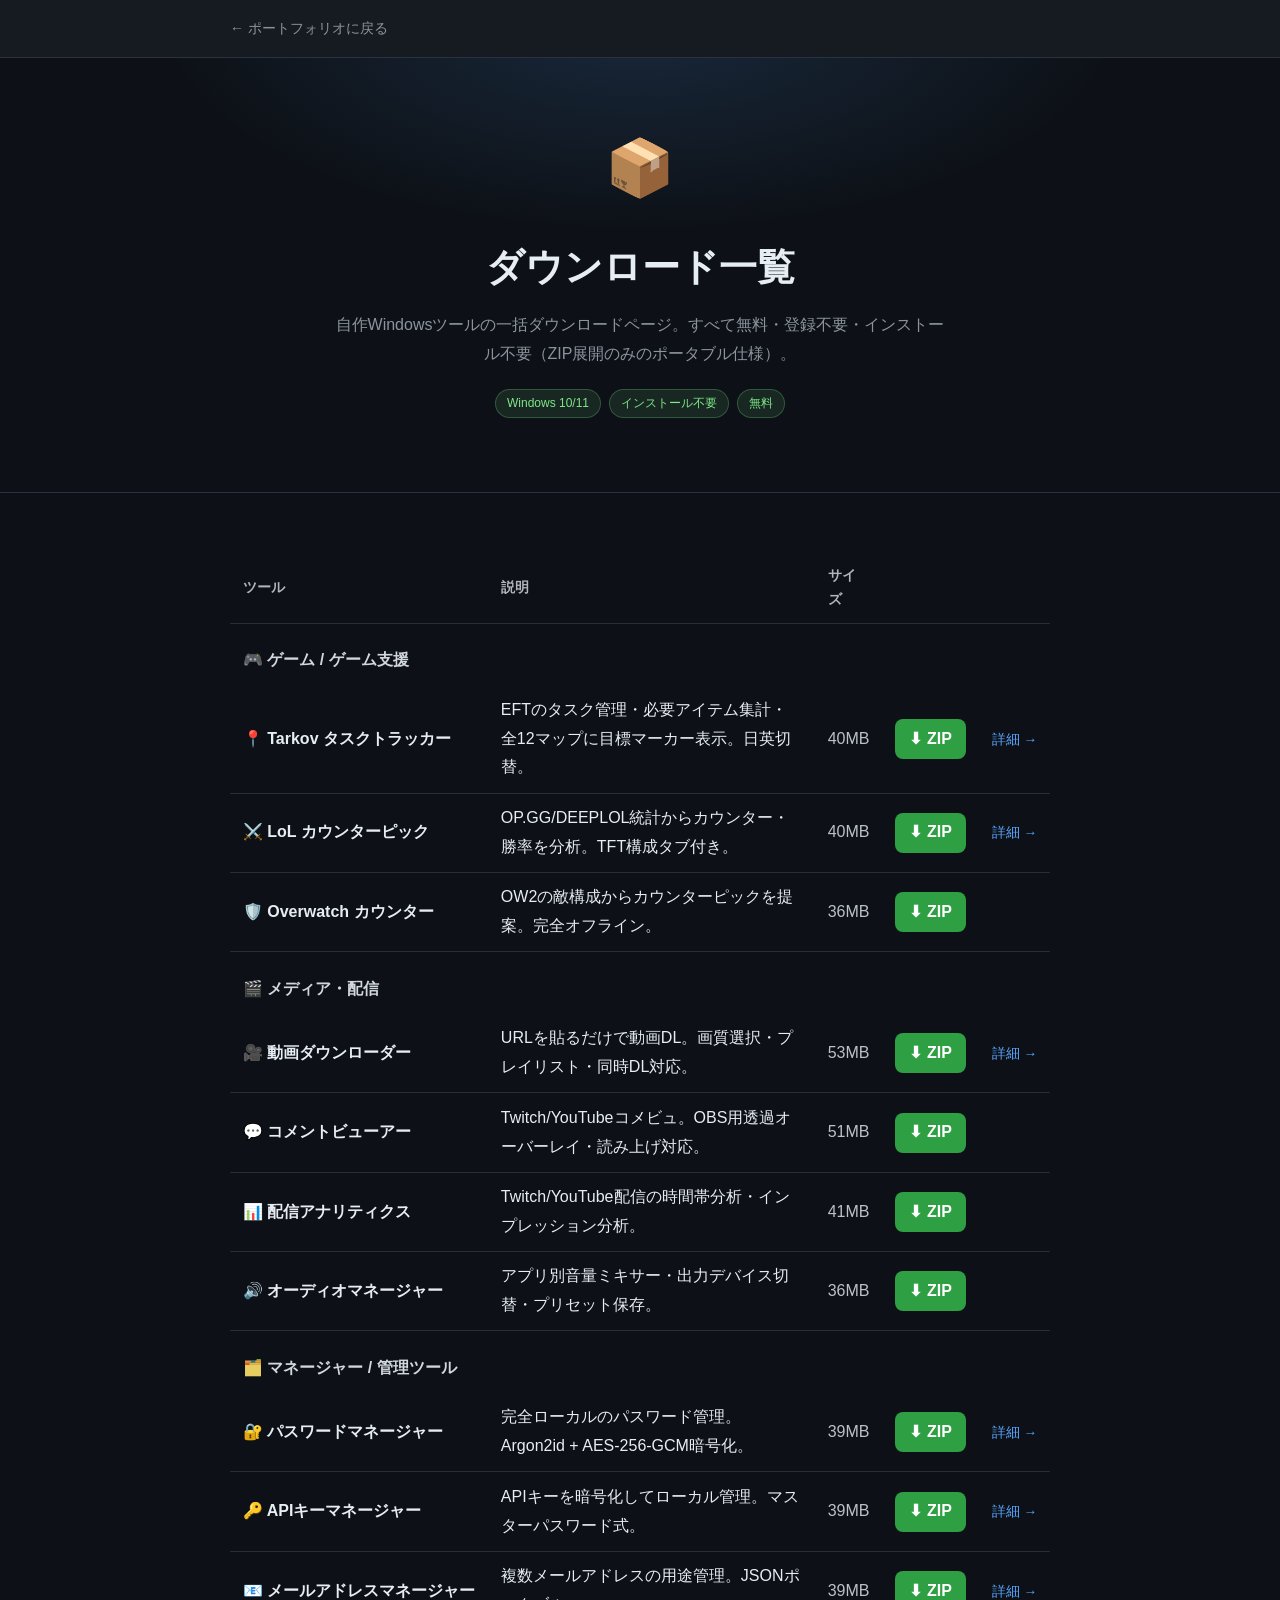
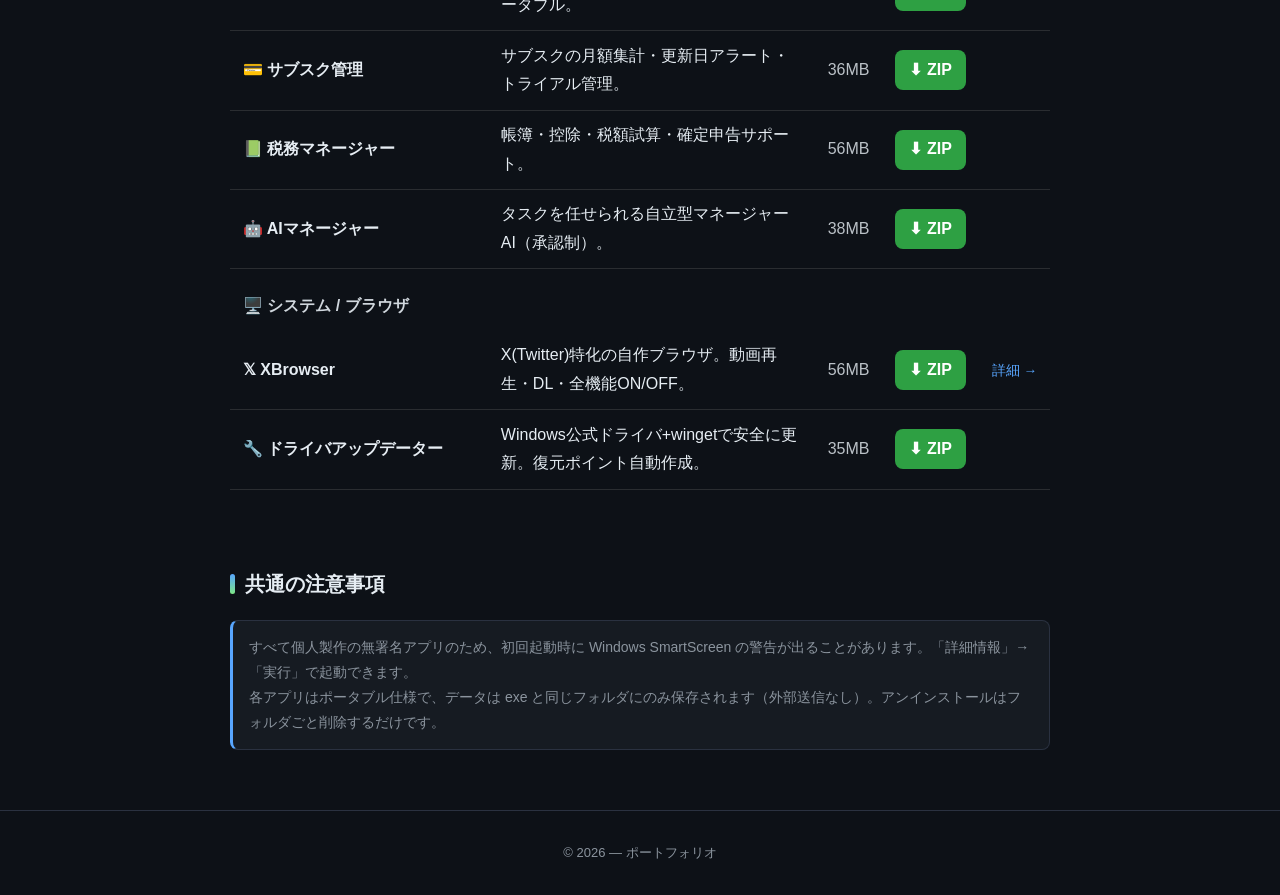
==== downloads.html @ e44f4f71 "全ツールのダウンロード一覧ページを追加 Co-Authored-By: Claude Fable 5 <noreply@anthropic.com>" ====
<!DOCTYPE html>
<html lang="ja">
<head>
<meta charset="UTF-8">
<meta name="viewport" content="width=device-width, initial-scale=1.0">
<title>ダウンロード一覧 — 全ツール</title>
<meta name="description" content="自作Windowsツールの一括ダウンロードページ。すべて無料・インストール不要のポータブルアプリ。">
<link rel="icon" type="image/png" href="assets/avatar.png">
<link rel="stylesheet" href="assets/tool.css">
<style>
  .dl-table { width:100%; border-collapse:collapse; margin:1rem 0 2rem; }
  .dl-table th, .dl-table td { padding:.65rem .8rem; border-bottom:1px solid rgba(128,128,128,.25); text-align:left; vertical-align:middle; }
  .dl-table th { font-size:.85rem; opacity:.75; }
  .dl-table .nm { font-weight:700; white-space:nowrap; }
  .dl-table .sz { white-space:nowrap; opacity:.8; }
  .dl-table a.get { display:inline-block; padding:.35rem .9rem; border-radius:8px; background:#2ea043; color:#fff; text-decoration:none; font-weight:700; white-space:nowrap; }
  .dl-table a.get:hover { filter:brightness(1.1); }
  .dl-table a.more { font-size:.85rem; white-space:nowrap; }
  .cat-row td { padding-top:1.4rem; font-weight:700; opacity:.9; border-bottom:none; }
  @media (max-width:640px){ .dl-table .desc{ display:none; } }
</style>
</head>
<body>

<nav class="topbar"><div class="wrap"><a href="index.html">← ポートフォリオに戻る</a></div></nav>

<header class="tool-hero">
  <div class="wrap">
    <div class="tool-icon">📦</div>
    <h1>ダウンロード一覧</h1>
    <p class="lead">自作Windowsツールの一括ダウンロードページ。すべて無料・登録不要・インストール不要（ZIP展開のみのポータブル仕様）。</p>
    <div class="badges">
      <span class="badge">Windows 10/11</span>
      <span class="badge">インストール不要</span>
      <span class="badge">無料</span>
    </div>
  </div>
</header>

<main class="wrap">

  <section>
    <table class="dl-table">
      <tr><th>ツール</th><th class="desc">説明</th><th>サイズ</th><th></th><th></th></tr>

      <tr class="cat-row"><td colspan="5">🎮 ゲーム / ゲーム支援</td></tr>
      <tr><td class="nm">📍 Tarkov タスクトラッカー</td><td class="desc">EFTのタスク管理・必要アイテム集計・全12マップに目標マーカー表示。日英切替。</td><td class="sz">40MB</td><td><a class="get" href="https://github.com/yukicha3-glitch/yukicha3-glitch.github.io/releases/download/v1.0/TarkovTracker.zip">⬇ ZIP</a></td><td><a class="more" href="tools/tarkov-tracker.html">詳細 →</a></td></tr>
      <tr><td class="nm">⚔️ LoL カウンターピック</td><td class="desc">OP.GG/DEEPLOL統計からカウンター・勝率を分析。TFT構成タブ付き。</td><td class="sz">40MB</td><td><a class="get" href="https://github.com/yukicha3-glitch/yukicha3-glitch.github.io/releases/download/v1.0/LoLCounterPick.zip">⬇ ZIP</a></td><td><a class="more" href="tools/lol-counter.html">詳細 →</a></td></tr>
      <tr><td class="nm">🛡️ Overwatch カウンター</td><td class="desc">OW2の敵構成からカウンターピックを提案。完全オフライン。</td><td class="sz">36MB</td><td><a class="get" href="https://github.com/yukicha3-glitch/yukicha3-glitch.github.io/releases/download/v1.0/OverwatchCounter.zip">⬇ ZIP</a></td><td></td></tr>

      <tr class="cat-row"><td colspan="5">🎬 メディア・配信</td></tr>
      <tr><td class="nm">🎥 動画ダウンローダー</td><td class="desc">URLを貼るだけで動画DL。画質選択・プレイリスト・同時DL対応。</td><td class="sz">53MB</td><td><a class="get" href="https://github.com/yukicha3-glitch/yukicha3-glitch.github.io/releases/download/v1.0/VideoDownloader.zip">⬇ ZIP</a></td><td><a class="more" href="tools/video-downloader.html">詳細 →</a></td></tr>
      <tr><td class="nm">💬 コメントビューアー</td><td class="desc">Twitch/YouTubeコメビュ。OBS用透過オーバーレイ・読み上げ対応。</td><td class="sz">51MB</td><td><a class="get" href="https://github.com/yukicha3-glitch/yukicha3-glitch.github.io/releases/download/v1.0/CommentViewer.zip">⬇ ZIP</a></td><td></td></tr>
      <tr><td class="nm">📊 配信アナリティクス</td><td class="desc">Twitch/YouTube配信の時間帯分析・インプレッション分析。</td><td class="sz">41MB</td><td><a class="get" href="https://github.com/yukicha3-glitch/yukicha3-glitch.github.io/releases/download/v1.0/StreamAnalytics.zip">⬇ ZIP</a></td><td></td></tr>
      <tr><td class="nm">🔊 オーディオマネージャー</td><td class="desc">アプリ別音量ミキサー・出力デバイス切替・プリセット保存。</td><td class="sz">36MB</td><td><a class="get" href="https://github.com/yukicha3-glitch/yukicha3-glitch.github.io/releases/download/v1.0/AudioManager.zip">⬇ ZIP</a></td><td></td></tr>

      <tr class="cat-row"><td colspan="5">🗂️ マネージャー / 管理ツール</td></tr>
      <tr><td class="nm">🔐 パスワードマネージャー</td><td class="desc">完全ローカルのパスワード管理。Argon2id + AES-256-GCM暗号化。</td><td class="sz">39MB</td><td><a class="get" href="https://github.com/yukicha3-glitch/yukicha3-glitch.github.io/releases/download/v1.0/PasswordManager.zip">⬇ ZIP</a></td><td><a class="more" href="tools/password-manager.html">詳細 →</a></td></tr>
      <tr><td class="nm">🔑 APIキーマネージャー</td><td class="desc">APIキーを暗号化してローカル管理。マスターパスワード式。</td><td class="sz">39MB</td><td><a class="get" href="https://github.com/yukicha3-glitch/yukicha3-glitch.github.io/releases/download/v1.0/APIManager.zip">⬇ ZIP</a></td><td><a class="more" href="tools/api-manager.html">詳細 →</a></td></tr>
      <tr><td class="nm">📧 メールアドレスマネージャー</td><td class="desc">複数メールアドレスの用途管理。JSONポータブル。</td><td class="sz">39MB</td><td><a class="get" href="https://github.com/yukicha3-glitch/yukicha3-glitch.github.io/releases/download/v1.0/EmailManager.zip">⬇ ZIP</a></td><td><a class="more" href="tools/email-manager.html">詳細 →</a></td></tr>
      <tr><td class="nm">💳 サブスク管理</td><td class="desc">サブスクの月額集計・更新日アラート・トライアル管理。</td><td class="sz">36MB</td><td><a class="get" href="https://github.com/yukicha3-glitch/yukicha3-glitch.github.io/releases/download/v1.0/SubscriptionManager.zip">⬇ ZIP</a></td><td></td></tr>
      <tr><td class="nm">📗 税務マネージャー</td><td class="desc">帳簿・控除・税額試算・確定申告サポート。</td><td class="sz">56MB</td><td><a class="get" href="https://github.com/yukicha3-glitch/yukicha3-glitch.github.io/releases/download/v1.0/TaxManager.zip">⬇ ZIP</a></td><td></td></tr>
      <tr><td class="nm">🤖 AIマネージャー</td><td class="desc">タスクを任せられる自立型マネージャーAI（承認制）。</td><td class="sz">38MB</td><td><a class="get" href="https://github.com/yukicha3-glitch/yukicha3-glitch.github.io/releases/download/v1.0/AIManager.zip">⬇ ZIP</a></td><td></td></tr>

      <tr class="cat-row"><td colspan="5">🖥️ システム / ブラウザ</td></tr>
      <tr><td class="nm">𝕏 XBrowser</td><td class="desc">X(Twitter)特化の自作ブラウザ。動画再生・DL・全機能ON/OFF。</td><td class="sz">56MB</td><td><a class="get" href="https://github.com/yukicha3-glitch/yukicha3-glitch.github.io/releases/download/v1.0/XBrowser.zip">⬇ ZIP</a></td><td><a class="more" href="tools/xbrowser.html">詳細 →</a></td></tr>
      <tr><td class="nm">🔧 ドライバアップデーター</td><td class="desc">Windows公式ドライバ+wingetで安全に更新。復元ポイント自動作成。</td><td class="sz">35MB</td><td><a class="get" href="https://github.com/yukicha3-glitch/yukicha3-glitch.github.io/releases/download/v1.0/DriverUpdater.zip">⬇ ZIP</a></td><td></td></tr>
    </table>
  </section>

  <section>
    <h2>共通の注意事項</h2>
    <div class="note">
      すべて個人製作の無署名アプリのため、初回起動時に Windows SmartScreen の警告が出ることがあります。「詳細情報」→「実行」で起動できます。<br>
      各アプリはポータブル仕様で、データは exe と同じフォルダにのみ保存されます（外部送信なし）。アンインストールはフォルダごと削除するだけです。
    </div>
  </section>

</main>

<footer><div class="wrap">© <span id="y"></span> — <a href="index.html">ポートフォリオ</a></div></footer>
<script>document.getElementById('y').textContent=new Date().getFullYear();</script>
</body>
</html>
---- assets/tool.css ----
:root{
  --bg:#0d1117; --bg-soft:#161b22; --bg-card:#1c2230; --border:#2a3140;
  --text:#e6edf3; --text-dim:#8b949e; --accent:#58a6ff; --accent-2:#7ee787;
  --radius:14px; --maxw:860px;
}
*{box-sizing:border-box;margin:0;padding:0}
html{scroll-behavior:smooth}
body{
  font-family:"Segoe UI","Hiragino Kaku Gothic ProN","Yu Gothic UI",Meiryo,sans-serif;
  background:var(--bg);color:var(--text);line-height:1.8;-webkit-font-smoothing:antialiased;
}
a{color:var(--accent);text-decoration:none}
a:hover{text-decoration:underline}
.wrap{max-width:var(--maxw);margin:0 auto;padding:0 20px}

/* topbar */
.topbar{border-bottom:1px solid var(--border);background:var(--bg-soft)}
.topbar .wrap{padding:14px 20px}
.topbar a{font-size:14px;color:var(--text-dim)}
.topbar a:hover{color:var(--accent)}

/* hero */
.tool-hero{
  text-align:center;padding:60px 0 50px;border-bottom:1px solid var(--border);
  background:radial-gradient(800px 360px at 50% -10%,rgba(88,166,255,0.16),transparent 60%);
}
.tool-icon{font-size:56px;margin-bottom:14px}
.tool-hero h1{font-size:clamp(26px,5vw,38px)}
.tool-hero .lead{color:var(--text-dim);font-size:16px;margin-top:10px;max-width:620px;margin-left:auto;margin-right:auto}
.badges{margin:20px 0 24px;display:flex;gap:8px;justify-content:center;flex-wrap:wrap}
.badge{
  font-size:12px;color:var(--accent-2);background:rgba(126,231,135,0.10);
  border:1px solid rgba(126,231,135,0.25);padding:3px 11px;border-radius:999px;
}
.dl-btn{
  display:inline-flex;align-items:center;gap:8px;
  padding:14px 30px;border-radius:999px;font-size:17px;font-weight:700;
  background:var(--accent);color:#0d1117;border:none;transition:.18s;
}
.dl-btn:hover{transform:translateY(-2px);text-decoration:none;box-shadow:0 8px 26px rgba(88,166,255,0.35)}
.dl-note{color:var(--text-dim);font-size:13px;margin-top:12px}
.dl-warn{color:#f0b72f;font-size:13px;margin-top:6px}

/* sections */
section{padding:44px 0 0}
section h2{
  font-size:20px;margin-bottom:18px;display:flex;align-items:center;gap:10px;
}
section h2::before{content:"";width:5px;height:20px;border-radius:3px;background:linear-gradient(var(--accent),var(--accent-2))}

ul.feat{list-style:none}
ul.feat li{padding:8px 0 8px 28px;position:relative;border-bottom:1px solid var(--border)}
ul.feat li::before{content:"✓";position:absolute;left:4px;color:var(--accent-2);font-weight:700}
ul.feat li b{color:var(--text)}

ol.steps{padding-left:22px}
ol.steps li{margin-bottom:10px}

table.env{width:100%;border-collapse:collapse;font-size:14px}
table.env th,table.env td{text-align:left;padding:10px 12px;border-bottom:1px solid var(--border);vertical-align:top}
table.env th{color:var(--text-dim);width:34%;font-weight:600}

.note{
  background:var(--bg-soft);border:1px solid var(--border);border-left:3px solid var(--accent);
  border-radius:8px;padding:14px 16px;font-size:14px;color:var(--text-dim);margin-top:16px;
}
.changelog{list-style:none}
.changelog li{padding:6px 0;font-size:14px;color:var(--text-dim)}
.changelog .ver{color:var(--accent);font-weight:600;margin-right:10px}

footer{margin-top:60px;padding:30px 0;border-top:1px solid var(--border);text-align:center;color:var(--text-dim);font-size:13px}
footer a{color:var(--text-dim)}
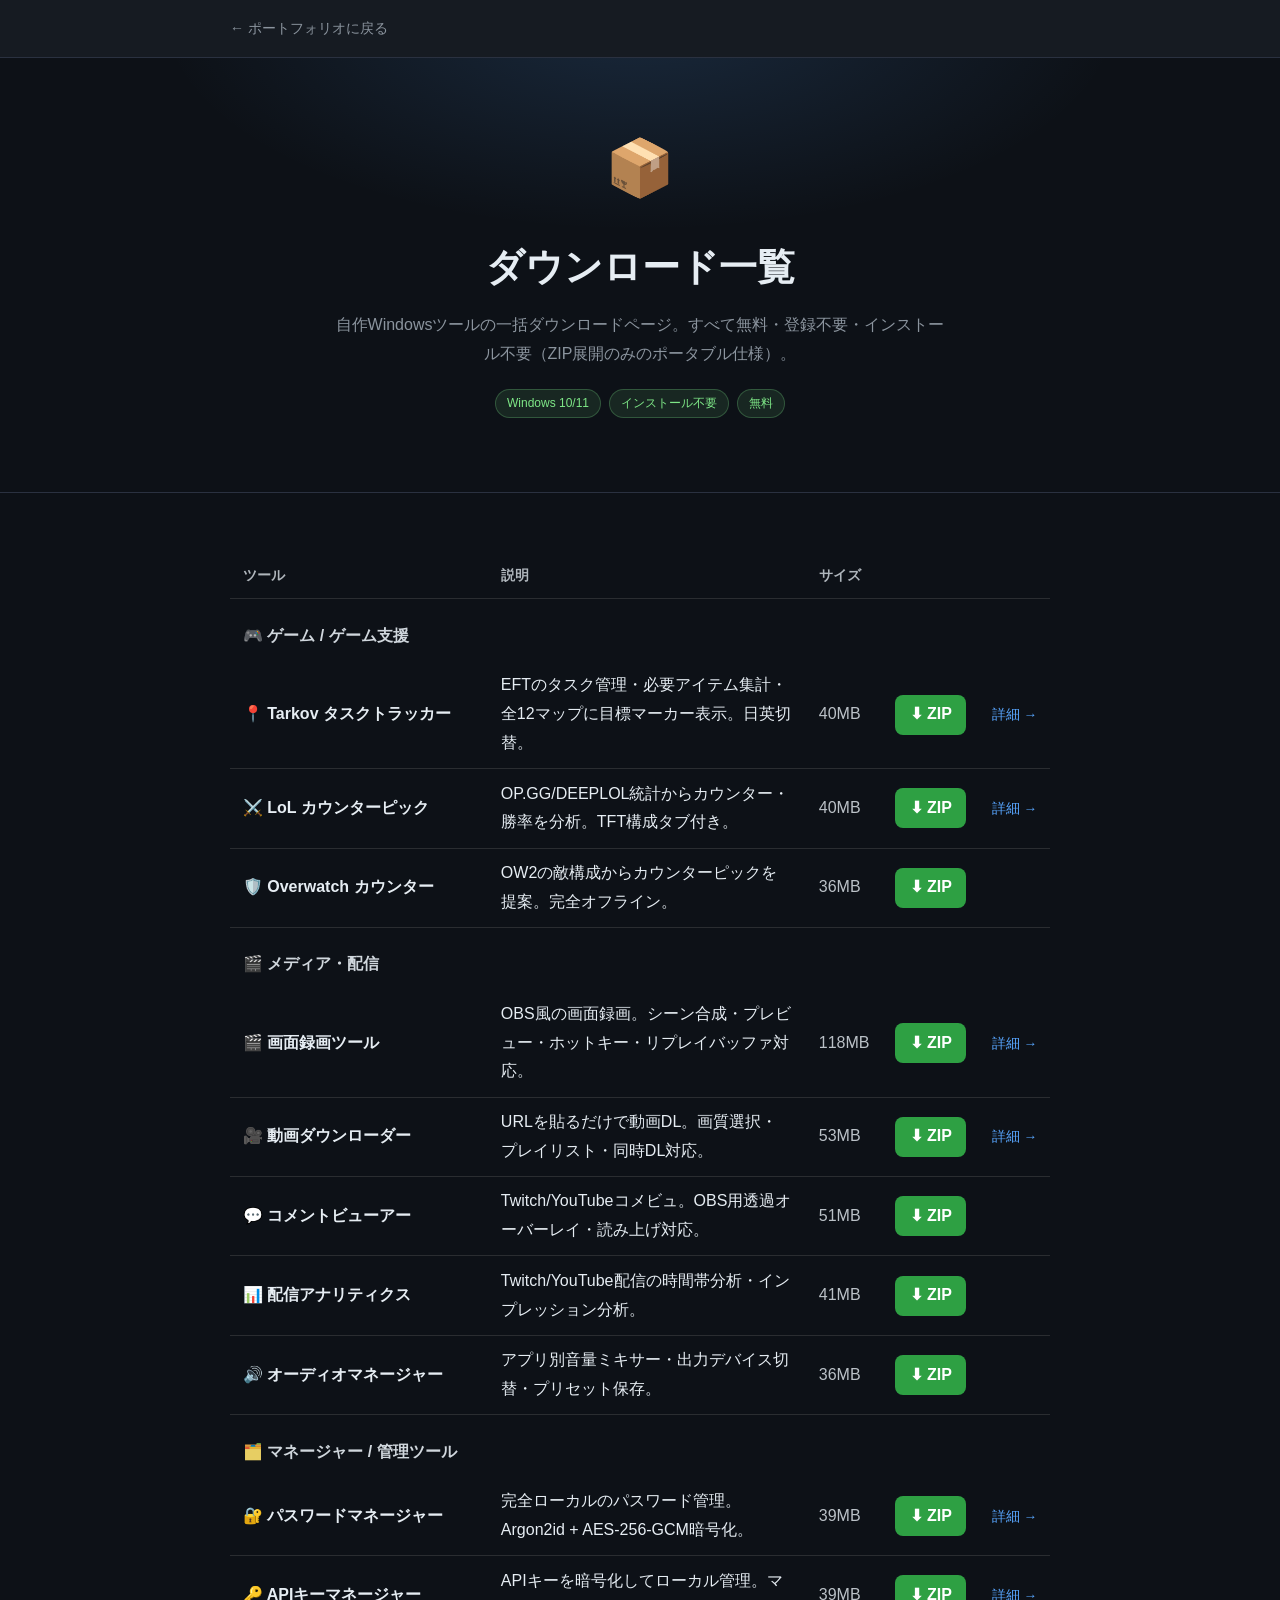
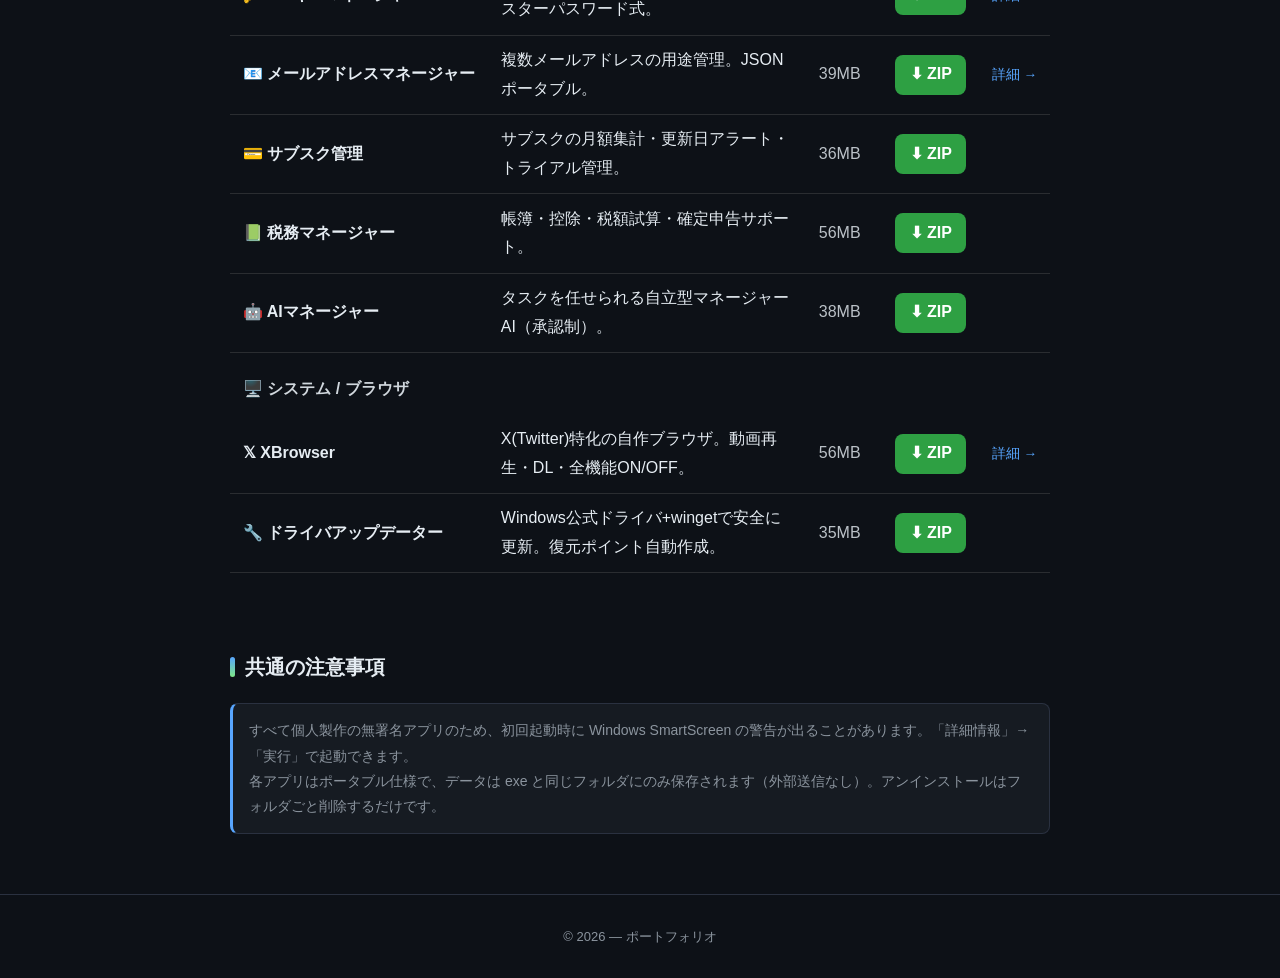
==== commit 2f652f1b: "ダウンロード一覧に画面録画ツールを追加 Co-Authored-By: Claude Fable 5 <noreply@anthropic.com>" ====
--- a/downloads.html
+++ b/downloads.html
@@ -49,6 +49,7 @@
       <tr><td class="nm">🛡️ Overwatch カウンター</td><td class="desc">OW2の敵構成からカウンターピックを提案。完全オフライン。</td><td class="sz">36MB</td><td><a class="get" href="https://github.com/yukicha3-glitch/yukicha3-glitch.github.io/releases/download/v1.0/OverwatchCounter.zip">⬇ ZIP</a></td><td></td></tr>
 
       <tr class="cat-row"><td colspan="5">🎬 メディア・配信</td></tr>
+      <tr><td class="nm">🎬 画面録画ツール</td><td class="desc">OBS風の画面録画。シーン合成・プレビュー・ホットキー・リプレイバッファ対応。</td><td class="sz">118MB</td><td><a class="get" href="https://github.com/yukicha3-glitch/yukicha3-glitch.github.io/releases/download/v1.0/ScreenRecorder.zip">⬇ ZIP</a></td><td><a class="more" href="tools/screen-recorder.html">詳細 →</a></td></tr>
       <tr><td class="nm">🎥 動画ダウンローダー</td><td class="desc">URLを貼るだけで動画DL。画質選択・プレイリスト・同時DL対応。</td><td class="sz">53MB</td><td><a class="get" href="https://github.com/yukicha3-glitch/yukicha3-glitch.github.io/releases/download/v1.0/VideoDownloader.zip">⬇ ZIP</a></td><td><a class="more" href="tools/video-downloader.html">詳細 →</a></td></tr>
       <tr><td class="nm">💬 コメントビューアー</td><td class="desc">Twitch/YouTubeコメビュ。OBS用透過オーバーレイ・読み上げ対応。</td><td class="sz">51MB</td><td><a class="get" href="https://github.com/yukicha3-glitch/yukicha3-glitch.github.io/releases/download/v1.0/CommentViewer.zip">⬇ ZIP</a></td><td></td></tr>
       <tr><td class="nm">📊 配信アナリティクス</td><td class="desc">Twitch/YouTube配信の時間帯分析・インプレッション分析。</td><td class="sz">41MB</td><td><a class="get" href="https://github.com/yukicha3-glitch/yukicha3-glitch.github.io/releases/download/v1.0/StreamAnalytics.zip">⬇ ZIP</a></td><td></td></tr>
